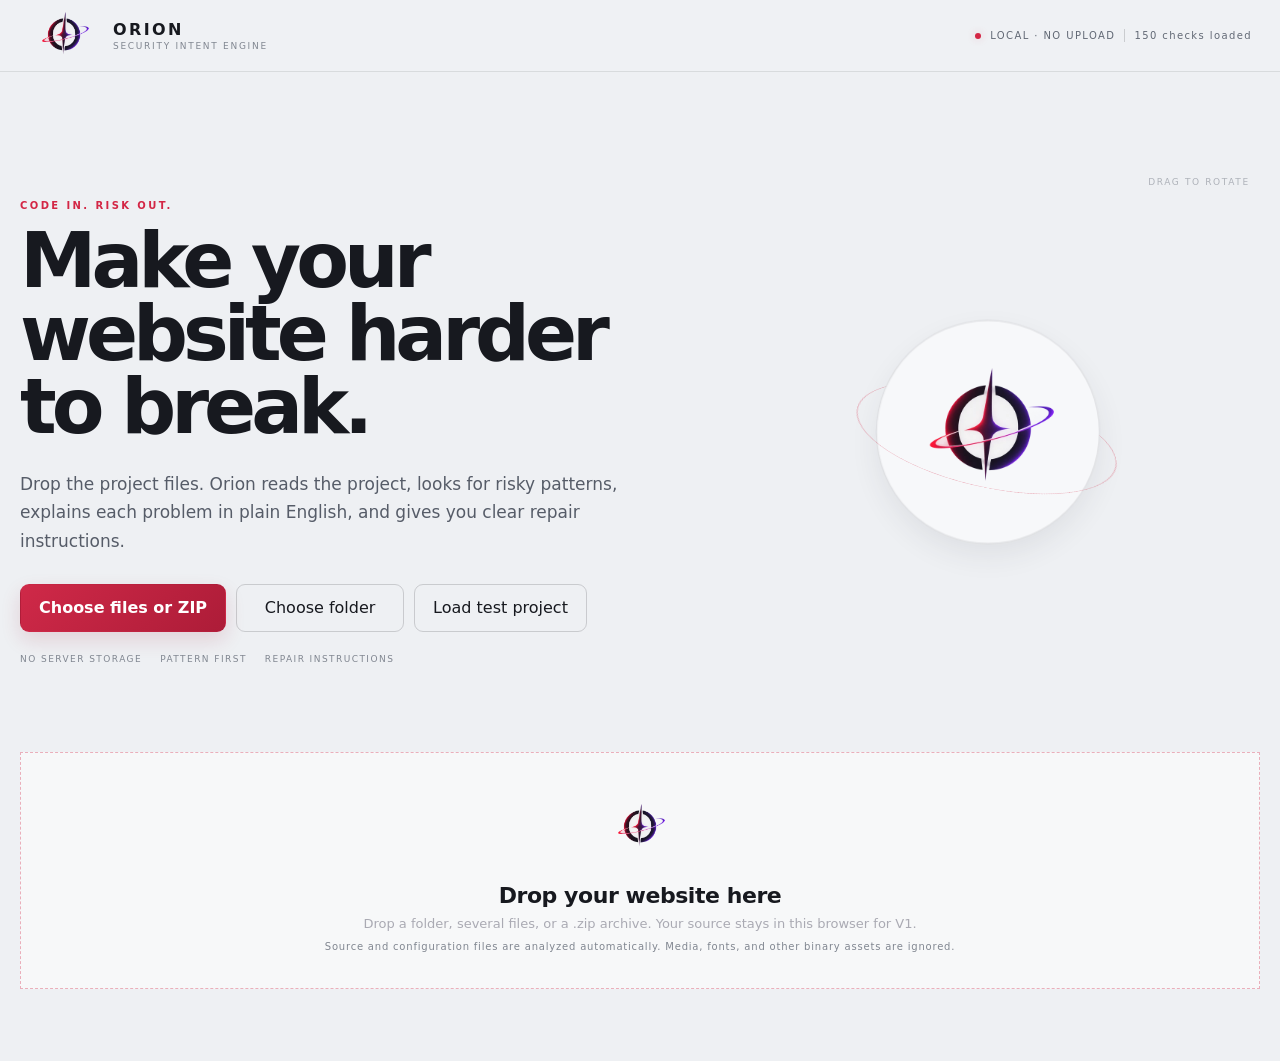
==== index.html @ 51f9767c "Add files via upload" ====
<!doctype html>
<html lang="en">
<head>
  <meta charset="utf-8" />
  <meta name="viewport" content="width=device-width, initial-scale=1" />
  <meta name="description" content="A local-first website security intent engine that finds risky code and compiles repair instructions." />
  <title>ORION — Security Intent Engine</title>
  <link rel="icon" href="orion-favicon-64.png?v=3" type="image/png" sizes="64x64" />
  <link rel="icon" href="orion-favicon-256.png?v=3" type="image/png" sizes="256x256" />
  <link rel="apple-touch-icon" href="orion-favicon-180.png?v=3" sizes="180x180" />
  <meta name="theme-color" content="#f0f1f4" />
  <link rel="shortcut icon" href="orion-favicon-32.png?v=3" type="image/png" />
  <link rel="stylesheet" href="styles.css" />
</head>
<body>
  <div class="bg-grid" aria-hidden="true"></div>
  <div class="noise" aria-hidden="true"></div>

  <header class="topbar">
    <div class="brand" aria-label="ORION Security Intent Engine">
      <div class="brand-mark" id="brandMark" aria-hidden="true"><img src="orion-icon.webp" alt="" /></div>
      <div>
        <div class="brand-name">ORION</div>
        <div class="brand-sub">SECURITY INTENT ENGINE</div>
      </div>
    </div>
    <div class="top-status">
      <span class="status-dot"></span>
      <span>LOCAL · NO UPLOAD</span>
      <span class="status-divider"></span>
      <span id="engineCount">0 rules loaded</span>
    </div>
  </header>

  <main class="shell">
    <section class="hero" id="hero">
      <div class="hero-copy">
        <p class="eyebrow">CODE IN. RISK OUT.</p>
        <h1>Make your website harder to break.</h1>
        <p class="lede">Drop the project files. Orion reads the project, looks for risky patterns, explains each problem in plain English, and gives you clear repair instructions.</p>
        <div class="hero-actions">
          <button class="btn btn-primary" id="chooseBtn">Choose files or ZIP</button>
          <button class="btn btn-ghost" id="folderBtn">Choose folder</button>
          <button class="btn btn-ghost" id="demoBtn">Load test project</button>
          <input id="fileInput" type="file" hidden multiple />
          <input id="folderInput" type="file" hidden multiple webkitdirectory directory />
        </div>
        <div class="trust-row">
          <span>NO SERVER STORAGE</span>
          <span>PATTERN FIRST</span>
          <span>REPAIR INSTRUCTIONS</span>
        </div>
      </div>

      <div class="scene-wrap" id="sceneWrap" aria-label="Interactive 3D security core">
        <div class="scene-hint">DRAG TO ROTATE</div>
        <div class="scene">
          <div class="core" id="core" aria-hidden="true">
            <div class="core-plate">
              <span class="core-glow core-glow-red"></span>
              <img class="core-emblem" src="orion-icon.webp" alt="" />
              <span class="core-glow core-glow-purple"></span>
            </div>
            <div class="core-edge"></div>
          </div>
          <div class="orbit orbit-a"></div>
          <div class="orbit orbit-b"></div>
          <div class="orbit orbit-c"></div>
          <div class="particle p1"></div><div class="particle p2"></div><div class="particle p3"></div><div class="particle p4"></div>
        </div>
      </div>
    </section>

    <section class="drop-zone" id="dropZone" tabindex="0" aria-label="Drop website files here">
      <div class="drop-icon" aria-hidden="true"><img src="orion-icon.webp" alt="" /></div>
      <div class="drop-title">Drop your website here</div>
      <div class="drop-meta">Drop a folder, several files, or a .zip archive. Your source stays in this browser for V1.</div>
      <div class="drop-sub">Source and configuration files are analyzed automatically. Media, fonts, and other binary assets are ignored.</div>
    </section>

    <section class="scan-panel hidden" id="scanPanel">
      <div class="panel-head">
        <div>
          <p class="eyebrow">SECURITY CHECK</p>
          <h2 id="projectName">Untitled project</h2>
        </div>
        <div class="scan-state" id="scanState">READY</div>
      </div>

      <div class="telemetry-grid">
        <div class="metric-card"><span>Files</span><strong id="metricFiles">0</strong><small id="metricFilesHint">source files</small></div>
        <div class="metric-card"><span>Checks</span><strong id="metricRules">0</strong><small>security checks</small></div>
        <div class="metric-card"><span>Problems</span><strong id="metricFindings">0</strong><small id="metricFindingsHint">waiting</small></div>
        <div class="metric-card"><span>Security score</span><strong id="metricScore">—</strong><small>higher is better</small></div>
      </div>

      <section class="plain-summary" id="plainSummary" aria-live="polite">
        <div class="plain-summary-mark" aria-hidden="true"></div>
        <div>
          <div class="plain-summary-kicker">AT A GLANCE</div>
          <div class="plain-summary-title" id="plainSummaryTitle">Orion is ready.</div>
          <div class="plain-summary-copy" id="plainSummaryCopy">We will explain every problem in normal language and show where it came from.</div>
        </div>
      </section>

      <div class="scan-progress-wrap">
        <div class="progress-label"><span id="progressText">Ready to scan</span><span id="progressPct">0%</span></div>
        <div class="progress-track"><div class="progress-fill" id="progressFill"></div></div>
      </div>

      <section class="findings-section">
        <div class="section-head">
          <div>
            <p class="eyebrow">WHAT ORION FOUND</p>
            <h3>Problems, explained like a human.</h3>
            <p>Each item tells you what is wrong, why it matters, and what should change. No security vocabulary required.</p>
          </div>
          <button class="text-btn hidden" id="copySummaryBtn">Copy summary</button>
        </div>
        <div class="filters" id="filters">
          <button class="filter active" data-filter="all">All</button>
          <button class="filter" data-filter="critical">Urgent</button>
          <button class="filter" data-filter="high">Important</button>
          <button class="filter" data-filter="medium">Fix</button>
          <button class="filter" data-filter="low">Check</button>
          <button class="filter" data-filter="advisory">Review</button>
        </div>
        <div class="finding-list" id="findingList">
          <div class="empty-state"><span class="empty-line"></span><span>No scan yet.</span></div>
        </div>
        <div class="finding-overflow hidden" id="findingOverflow">
          <button class="see-all-btn" id="seeAllBtn" type="button">See all findings</button>
        </div>
      </section>

      <section class="prompt-card hidden" id="promptCard">
        <div class="card-head">
          <div><h3>Repair instructions</h3><p>Optional: Orion can write the exact instructions for Claude, Kimi, or another coding agent. You do not need to understand the security terms first.</p></div>
          <div class="prompt-actions">
            <button class="text-btn" id="copyPromptBtn" disabled>Copy prompt</button>
            <button class="btn btn-primary btn-small" id="downloadPromptBtn" disabled>Save instructions</button>
          </div>
        </div>
        <div id="promptOutput" class="prompt-output" role="textbox" aria-readonly="true" tabindex="0" aria-label="Generated repair instructions">Orion will generate the repair instructions after the analysis is completely finished.</div>
      </section>

      <div class="footer-actions">
        <div class="footer-links" aria-label="Site information">
          <a href="privacy.html">Privacy</a>
          <a href="terms.html">Terms</a>
          <a href="mailto:dewifystores@gmail.com">Support</a>
        </div>
        <div class="footer-actions-buttons">
          <button class="btn btn-ghost" id="downloadReportBtn" disabled>Save security report</button>
          <button class="btn btn-ghost" id="resetBtn">Start another scan</button>
        </div>
      </div>
    </section>
  </main>

  <div class="toast" id="toast" role="status" aria-live="polite"></div>
  <script src="knowledge.js"></script>
  <script src="engine.js"></script>
  <script src="app.js"></script>
</body>
</html>
---- styles.css ----
:root {
  --bg: #e9ebef;
  --panel: rgba(247,248,250,.88);
  --panel-2: rgba(241,243,246,.94);
  --line: rgba(18,20,26,.10);
  --line-strong: rgba(18,20,26,.17);
  --text: #161922;
  --muted: #5e6470;
  --muted-2: #7c818c;
  --violet: #7153d6;
  --violet-2: #5637bd;
  --danger: #d93852;
  --warn: #b87515;
  --ok: #2d8a62;
}
* { box-sizing: border-box; }
html { scroll-behavior: smooth; }
body { margin: 0; min-height: 100vh; background: radial-gradient(circle at 74% 8%, rgba(115,83,214,.11), transparent 25%), radial-gradient(circle at 12% 22%, rgba(217,56,82,.07), transparent 24%), var(--bg); color: var(--text); font-family: Inter, ui-sans-serif, system-ui, -apple-system, BlinkMacSystemFont, "Segoe UI", sans-serif; overflow-x: hidden; }
button, input { font: inherit; }
button { cursor: pointer; }
.hidden { display:none !important; }
.bg-grid { position: fixed; inset: 0; pointer-events: none; opacity: .30; background-image: linear-gradient(rgba(255,255,255,.025) 1px, transparent 1px), linear-gradient(90deg, rgba(255,255,255,.025) 1px, transparent 1px); background-size: 42px 42px; mask-image: linear-gradient(to bottom, black 0%, transparent 85%); }
.noise { position: fixed; inset:0; pointer-events:none; opacity:.035; background-image:url("data:image/svg+xml,%3Csvg xmlns='http://www.w3.org/2000/svg' width='120' height='120'%3E%3Cfilter id='n'%3E%3CfeTurbulence type='fractalNoise' baseFrequency='.85' numOctaves='2' stitchTiles='stitch'/%3E%3C/filter%3E%3Crect width='100%25' height='100%25' filter='url(%23n)' opacity='.18'/%3E%3C/svg%3E"); }
.topbar { position: sticky; top:0; z-index:50; height:72px; padding:0 28px; display:flex; align-items:center; justify-content:space-between; border-bottom:1px solid var(--line); background:rgba(235,237,241,.88); backdrop-filter: none; }
.brand { display:flex; align-items:center; gap:11px; }
.brand-mark { width:34px; height:34px; display:grid; grid-template-columns:1fr 1fr; gap:3px; transform:rotate(-9deg); }
.brand-mark span { display:block; background:linear-gradient(140deg,#fff,rgba(166,124,255,.28)); border:1px solid rgba(255,255,255,.16); box-shadow:0 0 12px rgba(166,124,255,.12); }
.brand-name { font-weight:800; letter-spacing:.12em; font-size:15px; }
.brand-sub { font-size:9px; letter-spacing:.19em; color:var(--muted-2); margin-top:2px; }
.top-status { font-size:10px; letter-spacing:.14em; color:var(--muted); display:flex; align-items:center; gap:9px; }
.status-dot { width:6px; height:6px; border-radius:50%; background:var(--ok); box-shadow:0 0 12px rgba(126,240,181,.7); }
.status-divider { width:1px; height:13px; background:var(--line-strong); }
.shell { width:min(1300px, calc(100% - 40px)); margin:0 auto; padding:40px 0 72px; }
.hero { min-height:640px; display:grid; grid-template-columns:1.1fr .9fr; align-items:center; gap:34px; }
.eyebrow { color:var(--violet); font-size:10px; letter-spacing:.24em; font-weight:800; margin:0 0 14px; }
h1 { font-size:clamp(48px,6vw,86px); line-height:.95; letter-spacing:-.065em; max-width:760px; margin:0; }
.lede { max-width:660px; color:#565c68; font-size:17px; line-height:1.7; margin:26px 0 28px; }
.hero-actions { display:flex; gap:10px; flex-wrap:wrap; }
.btn { border:1px solid var(--line-strong); background:rgba(255,255,255,.03); color:var(--text); height:46px; padding:0 18px; transition:transform .18s ease, background .18s ease, border-color .18s ease; }
.btn:hover { transform:translateY(-2px); background:rgba(255,255,255,.06); border-color:rgba(255,255,255,.24); }
.btn-primary { background:linear-gradient(135deg, #d7cbff, #9d74ff); color:#101014; border-color:transparent; box-shadow:0 12px 28px rgba(116,64,255,.20); font-weight:800; }
.btn-primary:hover { background:linear-gradient(135deg, #eee9ff, #ad8cff); }
.btn-ghost { background:transparent; }
.btn-small { height:40px; padding:0 14px; }
.text-btn { border:0; background:transparent; color:var(--violet); padding:0; font-size:12px; }
.text-btn:disabled, .btn:disabled { opacity:.42; cursor:not-allowed; transform:none; }
.trust-row { display:flex; flex-wrap:wrap; gap:18px; margin-top:22px; color:var(--muted-2); font-size:9px; letter-spacing:.16em; }
.scene-wrap { position:relative; height:560px; display:grid; place-items:center; perspective:1200px; user-select:none; }
.scene { width:360px; height:360px; position:relative; transform-style:preserve-3d; transition:transform .12s ease-out; }
.core { width:160px; height:160px; position:absolute; top:100px; left:100px; transform-style:preserve-3d; transform:rotateX(-22deg) rotateY(32deg) rotateZ(8deg); animation:float 6s ease-in-out infinite; }
.core-face { position:absolute; inset:0; display:grid; place-items:center; border:1px solid rgba(255,255,255,.16); background:linear-gradient(135deg, rgba(255,255,255,.09), rgba(113,59,255,.18)); box-shadow: inset 0 0 35px rgba(255,255,255,.05), 0 0 55px rgba(111,60,255,.13); font-size:42px; font-weight:800; letter-spacing:.08em; color:#eeeaff; backface-visibility:hidden; }
.core-face.front { transform:translateZ(80px); } .core-face.back { transform:rotateY(180deg) translateZ(80px); } .core-face.right { transform:rotateY(90deg) translateZ(80px); } .core-face.left { transform:rotateY(-90deg) translateZ(80px); } .core-face.top { transform:rotateX(90deg) translateZ(80px); } .core-face.bottom { transform:rotateX(-90deg) translateZ(80px); }
.orbit { position:absolute; inset:55px; border:1px solid rgba(166,124,255,.26); border-radius:50%; transform-style:preserve-3d; }
.orbit-a { transform:rotateX(68deg) rotateY(12deg); animation:spin 12s linear infinite; } .orbit-b { inset:35px 72px; transform:rotateY(72deg) rotateX(12deg); animation:spinReverse 15s linear infinite; } .orbit-c { inset:85px 22px; transform:rotateZ(78deg) rotateX(28deg); animation:spin 18s linear infinite; }
.particle { position:absolute; width:6px; height:6px; border-radius:50%; background:#e8deff; box-shadow:0 0 16px rgba(176,137,255,.8); }
.p1 { top:54px; left:230px; } .p2 { top:256px; left:58px; } .p3 { bottom:48px; right:68px; } .p4 { top:112px; right:24px; }
.scene-hint { position:absolute; top:5px; right:10px; color:var(--muted-2); font-size:9px; letter-spacing:.18em; }
@keyframes float { 0%,100% { transform:rotateX(-22deg) rotateY(32deg) rotateZ(8deg) translateY(0); } 50% { transform:rotateX(-22deg) rotateY(32deg) rotateZ(8deg) translateY(-18px); } } @keyframes spin { to { transform:rotateX(68deg) rotateY(12deg) rotateZ(360deg); } } @keyframes spinReverse { to { transform:rotateY(72deg) rotateX(12deg) rotateZ(-360deg); } }
.drop-zone { min-height:230px; border:1px dashed rgba(166,124,255,.42); background:linear-gradient(180deg, rgba(166,124,255,.035), rgba(255,255,255,.012)); display:grid; place-items:center; align-content:center; text-align:center; padding:36px; position:relative; overflow:hidden; transition:border-color .18s ease, background .18s ease, transform .18s ease; }
.drop-zone::before { content:""; position:absolute; inset:-1px; background:linear-gradient(90deg, transparent, rgba(166,124,255,.09), transparent); transform:translateX(-100%); }
.drop-zone:hover::before, .drop-zone.dragging::before { animation:sweep 1.2s ease; }
.drop-zone.dragging { border-color:rgba(214,203,255,.9); background:rgba(166,124,255,.07); transform:translateY(-2px); }
@keyframes sweep { to { transform:translateX(100%); } }
.drop-icon { width:48px; height:48px; border:1px solid rgba(255,255,255,.14); display:grid; place-items:center; color:var(--violet); font-size:24px; margin-bottom:14px; }
.drop-title { font-size:22px; font-weight:800; letter-spacing:-.02em; } .drop-meta { color:#aaaab3; margin-top:8px; font-size:13px; } .drop-sub { color:var(--muted-2); font-size:10px; margin-top:10px; letter-spacing:.08em; }
.scan-panel { margin-top:22px; border:1px solid var(--line); background:var(--panel); box-shadow:0 24px 80px rgba(0,0,0,.25); }
.panel-head { display:flex; align-items:flex-start; justify-content:space-between; padding:24px 24px 18px; border-bottom:1px solid var(--line); } .panel-head h2 { margin:0; font-size:24px; letter-spacing:-.03em; }
.scan-state { padding:7px 10px; border:1px solid var(--line-strong); font-size:9px; letter-spacing:.18em; color:var(--muted); }
.telemetry-grid { display:grid; grid-template-columns:repeat(4,1fr); border-bottom:1px solid var(--line); } .metric-card { padding:18px 20px; border-right:1px solid var(--line); } .metric-card:last-child { border-right:0; } .metric-card span { display:block; font-size:10px; letter-spacing:.12em; color:var(--muted-2); text-transform:uppercase; } .metric-card strong { display:block; font-size:30px; margin:6px 0 3px; letter-spacing:-.04em; } .metric-card small { color:var(--muted); font-size:10px; }
.plain-summary { margin:18px 24px 0; padding:18px 20px; border:1px solid rgba(166,124,255,.22); background:linear-gradient(90deg, rgba(166,124,255,.07), rgba(255,255,255,.018)); display:flex; gap:14px; align-items:flex-start; box-shadow:inset 0 1px 0 rgba(255,255,255,.035); }
.plain-summary-mark { width:10px; height:10px; margin-top:5px; border:1px solid rgba(220,209,255,.9); box-shadow:0 0 18px rgba(166,124,255,.55); flex:0 0 auto; }
.plain-summary-kicker { color:var(--muted-2); font-size:9px; letter-spacing:.17em; margin-bottom:5px; }
.plain-summary-title { font-size:15px; font-weight:800; letter-spacing:-.01em; }
.plain-summary-copy { color:var(--muted); font-size:12px; line-height:1.6; margin-top:4px; max-width:920px; }
.scan-progress-wrap { padding:18px 24px 0; } .progress-label { display:flex; justify-content:space-between; font-size:10px; color:var(--muted); margin-bottom:8px; } .progress-track { height:5px; background:#16161c; overflow:hidden; } .progress-fill { width:0%; height:100%; background:linear-gradient(90deg,#8060ff,#dbceff); box-shadow:0 0 18px rgba(166,124,255,.45); transition:width .16s ease; }
.workspace-grid { display:grid; grid-template-columns:1.2fr .8fr; gap:16px; padding:24px; }
.findings-card, .detail-card, .prompt-card { border:1px solid var(--line); background:var(--panel-2); }
.card-head { min-height:62px; display:flex; align-items:center; justify-content:space-between; gap:12px; padding:15px 18px; border-bottom:1px solid var(--line); } .card-head h3 { margin:0; font-size:14px; } .card-head p { margin:4px 0 0; color:var(--muted); font-size:11px; line-height:1.5; max-width:700px; }
.filters { display:flex; gap:6px; padding:10px 12px; border-bottom:1px solid var(--line); } .filter { border:1px solid var(--line); background:transparent; color:var(--muted); padding:6px 9px; font-size:10px; } .filter.active { border-color:rgba(166,124,255,.45); color:#e5ddff; background:rgba(166,124,255,.08); }
.finding-list { max-height:560px; overflow:auto; } .finding-row { display:grid; grid-template-columns:7px 1fr auto; gap:12px; padding:14px 16px; border-bottom:1px solid rgba(255,255,255,.055); transition:background .14s ease; } .finding-row:hover, .finding-row.selected { background:rgba(166,124,255,.055); } .sev-bar { width:7px; min-height:44px; background:#666; } .sev-bar.critical { background:#ff3659; } .sev-bar.high { background:#ff6a7e; } .sev-bar.medium { background:#ffbe66; } .sev-bar.low { background:#74d6ff; } .finding-title { margin:0; font-size:12px; font-weight:750; } .finding-meta { margin-top:4px; color:var(--muted); font-size:10px; } .finding-meta code { color:#bfb5ff; } .pill { border:1px solid var(--line-strong); padding:5px 7px; font-size:9px; letter-spacing:.12em; color:var(--muted); } .pill.critical { color:#ff95a6; border-color:rgba(255,53,89,.3); } .pill.high { color:#ffacb8; border-color:rgba(255,106,126,.3); } .pill.medium { color:#ffd49f; border-color:rgba(255,190,102,.3); } .pill.low { color:#9cdef7; border-color:rgba(116,214,255,.3); }
.detail-content { padding:18px; } .location-chip { display:inline-block; padding:7px 9px; border:1px solid var(--line); background:#0c0c10; color:#bdb8ca; font:10px ui-monospace, SFMono-Regular, Menlo, Consolas, monospace; word-break:break-all; }
.technical-details { margin-top:18px; border-top:1px solid var(--line); padding-top:12px; }
.technical-details summary { cursor:pointer; color:var(--muted); font-size:10px; letter-spacing:.08em; }
.technical-body { margin-top:12px; color:#565c68; font-size:10px; line-height:1.7; }
.technical-body code { color:#c8bcff; }
.technical-body > div + div { margin-top:4px; }
.technical-label { margin-top:12px; color:var(--muted-2); font-size:9px; letter-spacing:.12em; text-transform:uppercase; }
 .detail-section + .detail-section { margin-top:18px; } .detail-label { font-size:9px; letter-spacing:.14em; color:var(--muted-2); text-transform:uppercase; margin-bottom:6px; } .detail-value { font-size:12px; line-height:1.65; color:#d7d7de; } .evidence { margin:0; padding:13px; background:#e2e5ea; border:1px solid var(--line); overflow:auto; font:11px/1.6 ui-monospace, SFMono-Regular, Menlo, Consolas, monospace; color:#343a45; white-space:pre-wrap; }
.prompt-card { margin:0 24px 24px; } .prompt-actions { display:flex; gap:12px; align-items:center; } .prompt-output { margin:0; min-height:340px; max-height:540px; overflow:auto; padding:18px; font:11px/1.65 ui-monospace, SFMono-Regular, Menlo, Consolas, monospace; color:#2f3440; background:#e4e7eb; white-space:pre-wrap; }
.footer-actions { display:flex; justify-content:flex-end; gap:8px; padding:0 24px 24px; }
.empty-state { min-height:180px; display:grid; place-items:center; align-content:center; color:var(--muted-2); font-size:11px; gap:8px; padding:24px; text-align:center; } .empty-line { width:46px; height:1px; background:var(--line-strong); } .detail-empty { min-height:350px; }
.toast { position:fixed; left:50%; bottom:22px; transform:translate(-50%,20px); padding:10px 13px; background:#f6f7f9; border:1px solid var(--line-strong); color:#171b24; font-size:11px; opacity:0; pointer-events:none; transition:all .2s ease; z-index:100; } .toast.show { opacity:1; transform:translate(-50%,0); }
@media (max-width: 900px) { .hero { grid-template-columns:1fr; min-height:auto; padding-bottom:40px; } .scene-wrap { height:400px; } .telemetry-grid { grid-template-columns:1fr 1fr; } .metric-card:nth-child(2) { border-right:0; } .metric-card { border-bottom:1px solid var(--line); } .workspace-grid { grid-template-columns:1fr; } }
@media (max-width: 620px) { .topbar { padding:0 14px; } .top-status { display:none; } .shell { width:min(100% - 24px, 1300px); padding-top:24px; } h1 { font-size:48px; } .scene { transform:scale(.84); } .workspace-grid { padding:14px; } .prompt-card { margin:0 14px 14px; } .plain-summary { margin:14px 14px 0; padding:15px; } .plain-summary { margin:18px 24px 0; padding:18px 20px; border:1px solid rgba(166,124,255,.22); background:linear-gradient(90deg, rgba(166,124,255,.07), rgba(255,255,255,.018)); display:flex; gap:14px; align-items:flex-start; box-shadow:inset 0 1px 0 rgba(255,255,255,.035); }
.plain-summary-mark { width:10px; height:10px; margin-top:5px; border:1px solid rgba(220,209,255,.9); box-shadow:0 0 18px rgba(166,124,255,.55); flex:0 0 auto; }
.plain-summary-kicker { color:var(--muted-2); font-size:9px; letter-spacing:.17em; margin-bottom:5px; }
.plain-summary-title { font-size:15px; font-weight:800; letter-spacing:-.01em; }
.plain-summary-copy { color:var(--muted); font-size:12px; line-height:1.6; margin-top:4px; max-width:920px; }
.scan-progress-wrap { padding-left:14px; padding-right:14px; } .panel-head { padding-left:14px; padding-right:14px; } .telemetry-grid { grid-template-columns:1fr 1fr; } .metric-card { padding:14px; } .filters { overflow:auto; } .filter { white-space:nowrap; } .footer-actions { padding:0 14px 14px; } }

@media (prefers-reduced-motion: reduce) { .core, .orbit-a, .orbit-b, .orbit-c, .drop-zone:hover::before, .drop-zone.dragging::before { animation: none !important; } .btn, .drop-zone, .toast, .progress-fill { transition: none !important; } html { scroll-behavior: auto; } }

/* Orion clean-reading findings: no card-per-problem boxes. */
.findings-section { padding: 24px; border-top: 1px solid var(--line); }
.section-head { display:flex; align-items:flex-end; justify-content:space-between; gap:18px; padding-bottom:16px; }
.section-head h3 { margin:0; font-size:24px; letter-spacing:-.035em; font-weight:800; }
.section-head p:not(.eyebrow) { margin:7px 0 0; color:var(--muted); font-size:12px; line-height:1.6; max-width:760px; }
.filters { display:flex; gap:18px; padding:0 0 15px; border-bottom:1px solid var(--line); }
.filter { border:0; border-bottom:1px solid transparent; background:transparent; color:var(--muted-2); padding:4px 0 8px; font-size:10px; letter-spacing:.1em; text-transform:uppercase; }
.filter:hover { color:var(--text); }
.filter.active { color:#e7ddff; border-bottom-color:var(--violet); background:transparent; }
.finding-list { max-height:none; overflow:visible; }
.finding-item { display:grid; grid-template-columns:44px minmax(0,1fr); gap:18px; padding:24px 2px; border-bottom:1px solid rgba(255,255,255,.07); }
.finding-item:last-child { border-bottom:0; }
.finding-number { color:var(--muted-2); font:11px/1 ui-monospace, SFMono-Regular, Menlo, Consolas, monospace; padding-top:6px; letter-spacing:.1em; }
.finding-body { min-width:0; }
.finding-head { display:flex; align-items:flex-start; justify-content:space-between; gap:16px; }
.finding-head h4 { margin:0; max-width:900px; font-size:15px; line-height:1.5; font-weight:750; letter-spacing:-.012em; }
.finding-severity { flex:0 0 auto; font-size:9px; letter-spacing:.13em; text-transform:uppercase; padding-top:4px; }
.finding-severity.critical { color:#ff7d91; } .finding-severity.high { color:#ff9aab; } .finding-severity.medium { color:#ffd18f; } .finding-severity.low { color:#8edcf9; }
.finding-copy { margin:8px 0 0; max-width:900px; color:#555b67; font-size:12px; line-height:1.75; }
.finding-where { margin:9px 0 0; color:var(--muted-2); font-size:10px; line-height:1.6; }
.finding-where code { color:#bdb3e9; font-family:ui-monospace, SFMono-Regular, Menlo, Consolas, monospace; }
.finding-fix { margin:11px 0 0; max-width:940px; color:#252a34; font-size:12px; line-height:1.7; }
.finding-fix strong { color:#151820; }
.finding-technical { margin-top:14px; max-width:980px; }
.finding-technical summary { cursor:pointer; width:max-content; color:var(--muted-2); font-size:10px; letter-spacing:.08em; }
.finding-technical summary:hover { color:var(--text); }
.technical-inline { margin-top:11px; padding-left:0; color:var(--muted); font-size:10px; line-height:1.8; }
.technical-inline div strong { color:#bdb9c6; font-weight:650; }
.technical-inline pre { margin:10px 0 0; padding:12px 0; border-top:1px solid var(--line); overflow:auto; white-space:pre-wrap; font:10px/1.65 ui-monospace, SFMono-Regular, Menlo, Consolas, monospace; color:#aaaab5; }
.workspace-grid, .findings-card, .detail-card { display:contents; }
.scan-panel { background:rgba(9,9,13,.9); }
.plain-summary { border:0; border-top:1px solid var(--line); border-bottom:1px solid var(--line); margin:18px 0 0; padding:20px 24px; background:transparent; box-shadow:none; }
.plain-summary-mark { width:7px; height:7px; margin-top:7px; }
.prompt-card { border-left:0; border-right:0; background:transparent; }
.prompt-output { border-top:1px solid var(--line); background:transparent; }
.location-chip, .pill { border:0; background:transparent; padding:0; }

@media (max-width: 620px) {
  .findings-section { padding:18px 14px; }
  .section-head { align-items:flex-start; }
  .section-head h3 { font-size:20px; }
  .filters { gap:14px; overflow:auto; }
  .finding-item { grid-template-columns:28px minmax(0,1fr); gap:12px; padding:20px 0; }
  .finding-head { display:block; }
  .finding-severity { display:block; margin-top:8px; }
  .plain-summary { margin:18px 14px 0; padding:18px 0; }
}

/* Orion identity + quiet 3D glints */
.brand-mark { width:36px; height:36px; display:block; transform:none; }
.brand-mark img { width:100%; height:100%; display:block; filter:drop-shadow(0 5px 16px rgba(113,83,214,.16)); }
.core-face { background:linear-gradient(135deg, rgba(255,255,255,.92), rgba(113,83,214,.16) 52%, rgba(217,56,82,.10)); border-color:rgba(18,20,26,.14); box-shadow:inset 0 0 28px rgba(255,255,255,.72), 0 24px 54px rgba(68,58,106,.14), 0 0 42px rgba(113,83,214,.13); color:#232733; }
.orbit { border-color:rgba(113,83,214,.32); box-shadow:0 0 18px rgba(217,56,82,.07); }
.particle { background:#6e57d2; box-shadow:0 0 14px rgba(113,83,214,.35); }
.finding-repeat { margin-left:6px; color:var(--muted-2); }
.finding-severity.advisory { color:#7b6a35; }
.plain-summary-mark { border-color:rgba(217,56,82,.7); box-shadow:0 0 16px rgba(217,56,82,.22), 0 0 28px rgba(113,83,214,.18); }
.progress-track { background:#d7dae0; }
.progress-fill { background:linear-gradient(90deg,#d93852,#7153d6); box-shadow:0 0 16px rgba(113,83,214,.25); }
.btn-primary { background:linear-gradient(135deg,#ffffff,#d9d4f4); color:#1a1d25; border-color:rgba(113,83,214,.18); box-shadow:0 14px 28px rgba(74,62,125,.13), 0 0 22px rgba(217,56,82,.06); }
.btn-primary:hover { background:linear-gradient(135deg,#ffffff,#e4e0fb); }
.drop-zone { border-color:rgba(113,83,214,.42); background:linear-gradient(180deg,rgba(113,83,214,.055),rgba(255,255,255,.38)); }
.scan-panel { background:rgba(246,247,249,.90); box-shadow:0 24px 80px rgba(54,58,72,.13); }
.top-status { color:#626975; }
.status-dot { background:var(--ok); box-shadow:0 0 10px rgba(45,138,98,.30); }

.folder-btn { color:#5f6370; }

/* Orion interaction hardening: keep controls crisp and stable across browsers. */
button,
input[type="button"],
input[type="submit"] { -webkit-appearance:none; appearance:none; }
.btn {
  display:inline-flex;
  align-items:center;
  justify-content:center;
  gap:8px;
  white-space:nowrap;
  min-width:0;
  line-height:1;
  border-radius:9px;
  flex:0 1 auto;
}
.btn-primary,
.btn-ghost { min-height:46px; }
.btn-small { min-height:40px; }
.hero-actions { align-items:center; }
.prompt-actions { flex-wrap:wrap; justify-content:flex-end; }
.filter { flex:0 0 auto; }
.drop-zone { cursor:pointer; }
.drop-icon { position:relative; overflow:hidden; }
.drop-icon img { width:26px; height:26px; display:block; filter:drop-shadow(0 0 12px rgba(113,83,214,.25)); }
.drop-zone:focus-visible { outline:2px solid rgba(113,83,214,.45); outline-offset:4px; }
.btn:focus-visible,
.text-btn:focus-visible,
.filter:focus-visible { outline:2px solid rgba(113,83,214,.45); outline-offset:3px; }
@media (max-width:720px) {
  .hero-actions { display:grid; grid-template-columns:1fr; }
  .hero-actions .btn { width:100%; }
  .prompt-actions { width:100%; justify-content:flex-start; }
  .prompt-actions .btn,
  .prompt-actions .text-btn { width:auto; }
}
@media (max-width:460px) {
  .topbar { height:64px; }
  .brand-mark { width:32px; height:32px; }
  .brand-sub { font-size:8px; }
  h1 { font-size:42px; }
  .lede { font-size:15px; }
  .scan-panel { overflow:hidden; }
  .panel-head { gap:12px; }
  .scan-state { flex:0 0 auto; }
  .metric-card strong { font-size:26px; }
}


/* Orion repair brief: modern document/editor presentation, not terminal UI. */
.prompt-card {
  position:relative;
  margin:26px 0 0;
  padding:0;
  border-top:1px solid rgba(42,45,55,.11);
  background:linear-gradient(180deg, rgba(255,255,255,.88), rgba(247,248,250,.76));
  overflow:hidden;
}
.prompt-card::before {
  content:"";
  position:absolute;
  left:0; right:0; top:0; height:1px;
  background:linear-gradient(90deg, transparent 0%, rgba(217,56,82,.28) 35%, rgba(113,83,214,.34) 65%, transparent 100%);
}
.prompt-card .card-head {
  display:flex;
  align-items:flex-end;
  justify-content:space-between;
  gap:24px;
  padding:26px 24px 20px;
}
.prompt-card .card-head h3 { margin:0; font-size:18px; letter-spacing:-.02em; }
.prompt-card .card-head p { margin:7px 0 0; color:#6f7480; font-size:11px; line-height:1.6; max-width:720px; }
.prompt-actions { gap:9px; }
.prompt-output {
  margin:0 24px 24px;
  min-height:260px;
  max-height:520px;
  overflow:auto;
  padding:22px 24px;
  border:1px solid rgba(42,45,55,.11);
  border-radius:14px;
  background:#fbfcfd;
  color:#2b3039;
  box-shadow:inset 0 1px 0 rgba(255,255,255,.92), 0 18px 45px rgba(46,50,61,.07);
  font-family:Inter, ui-sans-serif, system-ui, -apple-system, BlinkMacSystemFont, "Segoe UI", sans-serif;
  font-size:13px;
  line-height:1.78;
  letter-spacing:.002em;
  white-space:pre-wrap;
  overflow-wrap:anywhere;
  tab-size:2;
}
.prompt-output:focus-visible { outline:2px solid rgba(113,83,214,.28); outline-offset:3px; }
@media (max-width:720px) {
  .prompt-card .card-head { align-items:flex-start; flex-direction:column; padding:22px 16px 16px; gap:14px; }
  .prompt-actions { width:100%; }
  .prompt-output { margin:0 16px 16px; padding:18px; min-height:220px; }
}


.prompt-kicker {
  display:flex;
  align-items:center;
  gap:7px;
  margin-bottom:8px;
  color:#7b7f88;
  font-size:8px;
  font-weight:750;
  letter-spacing:.16em;
}
.prompt-orbit-dot {
  width:6px; height:6px; border-radius:50%;
  background:linear-gradient(135deg,#d93852,#7153d6);
  box-shadow:0 0 10px rgba(113,83,214,.25);
}
.prompt-doc-title {
  font-size:12px;
  font-weight:800;
  letter-spacing:.10em;
  color:#242832;
  padding-bottom:5px;
}
.prompt-doc-meta {
  color:#777c86;
  font-size:11px;
  line-height:1.6;
  padding-bottom:18px;
  border-bottom:1px solid rgba(42,45,55,.08);
}
.prompt-doc-heading {
  margin:22px 0 9px;
  padding-left:10px;
  border-left:2px solid rgba(113,83,214,.52);
  color:#2c313b;
  font-size:10px;
  font-weight:800;
  letter-spacing:.13em;
  text-transform:uppercase;
}
.prompt-doc-body {
  color:#4e5460;
  font-size:12px;
  line-height:1.82;
  white-space:pre-wrap;
  overflow-wrap:anywhere;
}
.prompt-doc-item {
  margin:16px 0;
  padding:14px 0;
  border-top:1px solid rgba(42,45,55,.08);
}
.prompt-doc-item-head {
  margin-bottom:8px;
  color:#333844;
  font-size:10px;
  font-weight:780;
  letter-spacing:.11em;
}
.prompt-doc-item .prompt-doc-body {
  color:#555b67;
}


/* Orion performance + interactive depth pass */
.noise { display:none !important; }
.brand-mark { width:52px; height:52px; flex:0 0 52px; }
.brand-mark img { width:100%; height:100%; object-fit:contain; filter:drop-shadow(0 7px 18px rgba(113,83,214,.20)); }
.drop-icon { width:66px; height:66px; margin-bottom:16px; border:0; }
.drop-icon img { width:56px; height:56px; filter:drop-shadow(0 7px 20px rgba(113,83,214,.22)); }
.hero-actions .btn { min-width:168px; height:48px; padding-inline:18px; }
.prompt-actions .btn { min-height:42px; }
.scene-wrap { perspective:1300px; touch-action:none; }
.scene { width:420px; height:420px; transform-style:preserve-3d; will-change:transform; contain:layout style paint; transition:transform .08s linear; }
.core { width:250px; height:250px; top:85px; left:85px; transform:none !important; animation:none !important; transform-style:preserve-3d; }
.core-plate { position:absolute; inset:0; display:grid; place-items:center; border-radius:50%; transform:translateZ(18px); background:radial-gradient(circle at 35% 28%, rgba(255,255,255,.98), rgba(255,255,255,.78) 46%, rgba(224,226,232,.84)); border:1px solid rgba(35,37,45,.12); box-shadow:inset 0 1px 0 rgba(255,255,255,.98), 0 28px 70px rgba(56,52,78,.14), 0 0 52px rgba(113,83,214,.13); overflow:hidden; }
.core-emblem { width:214px; height:214px; object-fit:contain; display:block; filter:drop-shadow(0 12px 22px rgba(40,33,62,.12)); transform:translateZ(12px); transition:transform .18s ease; }
.core-edge { position:absolute; inset:9px; border:1px solid rgba(113,83,214,.22); border-radius:50%; transform:translateZ(5px); pointer-events:none; box-shadow:inset 0 0 26px rgba(217,56,82,.06), 0 0 32px rgba(113,83,214,.08); }
.core-glow { position:absolute; border-radius:50%; pointer-events:none; mix-blend-mode:multiply; }
.core-glow-red { width:80px; height:80px; left:4px; top:22px; background:rgba(217,56,82,.16); filter:blur(22px); }
.core-glow-purple { width:96px; height:96px; right:-4px; bottom:8px; background:rgba(113,83,214,.18); filter:blur(24px); }
.scene-wrap.is-hovered .core-emblem { transform:translateZ(22px) scale(1.015); }
.scene-wrap.is-dragging .core-emblem { transform:translateZ(28px) scale(1.02); }
.orbit-a,.orbit-b,.orbit-c { animation:none !important; will-change:transform; }
.orbit { opacity:.9; transition:border-color .18s ease, box-shadow .18s ease; }
.scene-wrap.is-hovered .orbit-a { box-shadow:0 0 22px rgba(217,56,82,.10), inset 0 0 18px rgba(217,56,82,.035); }
.scene-wrap.is-hovered .orbit-b,.scene-wrap.is-hovered .orbit-c { box-shadow:0 0 22px rgba(113,83,214,.11); }
.particle { opacity:.7; }
.scene-hint { pointer-events:none; }
.metric-card { background:rgba(255,255,255,.28); }
.scan-panel { content-visibility:auto; contain:layout style paint; }
.finding-item,.plain-summary,.prompt-card { contain:layout paint; }
.progress-fill { will-change:width; }

@media (max-width:900px){
  .brand-mark { width:46px; height:46px; flex-basis:46px; }
  .scene { width:360px; height:360px; }
  .core { width:214px; height:214px; top:73px; left:73px; }
  .core-emblem { width:184px; height:184px; }
}
@media (max-width:620px){
  .brand-mark { width:42px; height:42px; flex-basis:42px; }
  .brand-name { font-size:14px; }
  .scene { width:320px; height:320px; }
  .core { width:188px; height:188px; top:66px; left:66px; }
  .core-emblem { width:160px; height:160px; }
  .hero-actions .btn { min-width:0; width:100%; }
  .drop-icon { width:60px; height:60px; }
  .drop-icon img { width:52px; height:52px; }
}
@media (prefers-reduced-motion: reduce){
  .scene,.core-emblem { transition:none !important; }
  .scene-wrap.is-hovered .core-emblem,.scene-wrap.is-dragging .core-emblem { transform:none; }
}


/* Orion performance v3 — crisp 3D, restrained paint, stronger red identity */
:root{
  --bg:#eef0f3;
  --panel:rgba(250,251,252,.94);
  --panel-2:rgba(244,246,248,.98);
  --text:#17191f;
  --muted:#626873;
  --muted-2:#808690;
  --orion-red:#d32645;
  --orion-red-deep:#9f1731;
  --orion-purple:#6743d0;
  --orion-purple-soft:#8969e8;
}
body{
  background:linear-gradient(180deg,#f0f2f5 0%,#e9ebef 100%);
}
.bg-grid{opacity:.12;background-size:56px 56px;mask-image:linear-gradient(to bottom,black 0%,transparent 62%)}
.topbar{background:rgba(239,241,244,.96);}
.brand{gap:13px}
.brand-mark{width:72px;height:72px;flex:0 0 72px;}
.brand-mark img{width:100%;height:100%;object-fit:contain;filter:none}
.brand-name{letter-spacing:.15em;font-size:16px}
.eyebrow{color:var(--orion-red)}
.status-dot{background:var(--orion-red);box-shadow:0 0 8px rgba(211,38,69,.22)}
.btn-primary{background:linear-gradient(135deg,#cf2948,#ad1c38);color:#fff;border-color:transparent;box-shadow:0 8px 20px rgba(157,24,49,.14)}
.btn-primary:hover{background:linear-gradient(135deg,#df3856,#bd2340);box-shadow:0 10px 22px rgba(157,24,49,.18)}
.btn{transition:transform .14s ease,background .14s ease,border-color .14s ease;}
.btn:hover{transform:translateY(-1px)}
.scene-wrap{height:520px;perspective:1000px}
.scene{width:380px;height:380px;transition:none;will-change:transform;}
.core{width:240px;height:240px;top:70px;left:70px;}
.core-plate{background:#f7f8fa;border:1px solid rgba(27,29,35,.12);box-shadow:0 18px 46px rgba(60,55,73,.12);}
.core-emblem{width:208px;height:208px;filter:none;transition:transform .12s ease}
.core-edge{border-color:rgba(211,38,69,.34);box-shadow:inset 0 0 18px rgba(211,38,69,.045),0 0 22px rgba(103,67,208,.07)}
.core-glow{display:none}
.orbit{border-color:rgba(211,38,69,.34);box-shadow:none}
.orbit-a{transform:rotateX(68deg) rotateY(12deg)}
.orbit-b,.orbit-c{display:none}
.particle{display:none}
.scene-wrap.is-hovered .orbit-a{box-shadow:0 0 16px rgba(211,38,69,.13)}
.scene-wrap.is-hovered .orbit-b,.scene-wrap.is-hovered .orbit-c{box-shadow:none}
.drop-zone{border-color:rgba(211,38,69,.34);background:rgba(255,255,255,.48)}
.drop-zone:hover,.drop-zone.dragging{border-color:rgba(211,38,69,.58);background:rgba(211,38,69,.035)}
.drop-zone::before{display:none}
.drop-icon{width:78px;height:78px}
.drop-icon img{width:72px;height:72px;filter:none}
.scan-panel{box-shadow:0 18px 48px rgba(48,52,62,.08)}
.plain-summary{border-color:rgba(211,38,69,.15)}
.plain-summary-mark{border-color:rgba(211,38,69,.75);box-shadow:0 0 10px rgba(211,38,69,.14)}
.progress-fill{background:linear-gradient(90deg,var(--orion-red),var(--orion-purple));box-shadow:0 0 10px rgba(211,38,69,.14)}
.prompt-card::before{background:linear-gradient(90deg,transparent 0%,rgba(211,38,69,.36) 34%,rgba(103,67,208,.26) 72%,transparent 100%)}
.prompt-doc-heading{border-left-color:rgba(211,38,69,.58)}
.prompt-orbit-dot{background:linear-gradient(135deg,var(--orion-red),var(--orion-purple));box-shadow:none}
.finding-item{border-color:rgba(24,27,33,.1)}
.finding-severity.high,.finding-severity.critical{color:var(--orion-red)}
.filter.active{color:var(--orion-red);border-color:rgba(211,38,69,.26)}

/* Keep the 3D scene cheap: no continuous animation, no blur layers, one composited transform. */
.scene,.core,.core-emblem,.orbit{backface-visibility:hidden}
.scene-wrap{contain:layout paint}
.scene{contain:layout paint}
@media(max-width:900px){.brand-mark{width:64px;height:64px;flex-basis:64px}.scene{width:340px;height:340px}.core{width:214px;height:214px;top:63px;left:63px}.core-emblem{width:184px;height:184px}}
@media(max-width:620px){.brand-mark{width:52px;height:52px;flex-basis:52px}.scene{width:300px;height:300px}.core{width:184px;height:184px;top:58px;left:58px}.core-emblem{width:158px;height:158px}.drop-icon{width:66px;height:66px}.drop-icon img{width:60px;height:60px}}
@media(prefers-reduced-motion:reduce){.scene{transform:none!important}.core-emblem{transition:none!important}}

/* Orion low-lag finishing pass */
.bg-grid { display:none !important; }
.scene-wrap { contain:layout paint; }
.scene { width:360px !important; height:360px !important; will-change:auto !important; }
.core { width:220px !important; height:220px !important; top:70px !important; left:70px !important; }
.core-plate { box-shadow:0 16px 34px rgba(50,54,64,.10) !important; }
.core-emblem { width:188px !important; height:188px !important; filter:none !important; }
.core-edge { box-shadow:none !important; border-color:rgba(211,38,69,.28) !important; }
.core-glow { display:none !important; }
.orbit-a { inset:48px !important; }
.orbit-b { inset:30px 62px !important; }
.orbit-c { display:none !important; }
.particle { display:none !important; }
.scene-hint { opacity:.58; }
.scene-wrap.is-hovered .core-emblem,
.scene-wrap.is-dragging .core-emblem { transform:translateZ(16px) scale(1.008) !important; }
.scene-wrap.is-hovered .orbit-a { box-shadow:0 0 10px rgba(211,38,69,.08) !important; }
@media (max-width:620px){
  .scene { width:300px !important; height:300px !important; }
  .core { width:184px !important; height:184px !important; top:58px !important; left:58px !important; }
  .core-emblem { width:158px !important; height:158px !important; }
}


/* Orion V1.1: lighter report controls + legal footer */
.body, body { background:#eef0f3 !important; }
.finding-overflow{display:flex;justify-content:center;padding:16px 0 2px;border-top:1px solid var(--line);}
.finding-overflow.hidden{display:none !important;}
.see-all-btn{border:0;background:transparent;color:var(--orion-red);font-size:11px;font-weight:800;letter-spacing:.08em;text-transform:uppercase;padding:8px 10px;cursor:pointer;}
.see-all-btn:hover{color:var(--orion-red-deep);text-decoration:underline;text-underline-offset:4px;}
.footer-actions{align-items:center;justify-content:space-between;}
.footer-links{display:flex;gap:16px;align-items:center;}
.footer-links a{color:var(--muted);font-size:10px;text-decoration:none;letter-spacing:.08em;text-transform:uppercase;}
.footer-links a:hover{color:var(--orion-red);}
.footer-actions-buttons{display:flex;gap:8px;align-items:center;}
/* Lower-cost rendering: fewer painted shadows, no hover transform on buttons, no smooth scrolling. */
html{scroll-behavior:auto !important;}
.btn{transition:background .12s ease,border-color .12s ease !important;}
.btn:hover{transform:none !important;}
.scan-panel{box-shadow:0 12px 30px rgba(48,52,62,.06) !important;}
.core-plate{box-shadow:0 12px 28px rgba(50,54,64,.08) !important;}
@media(max-width:720px){
  .footer-actions{align-items:flex-start;flex-direction:column;}
  .footer-actions-buttons{width:100%;}
  .footer-actions-buttons .btn{flex:1;}
}
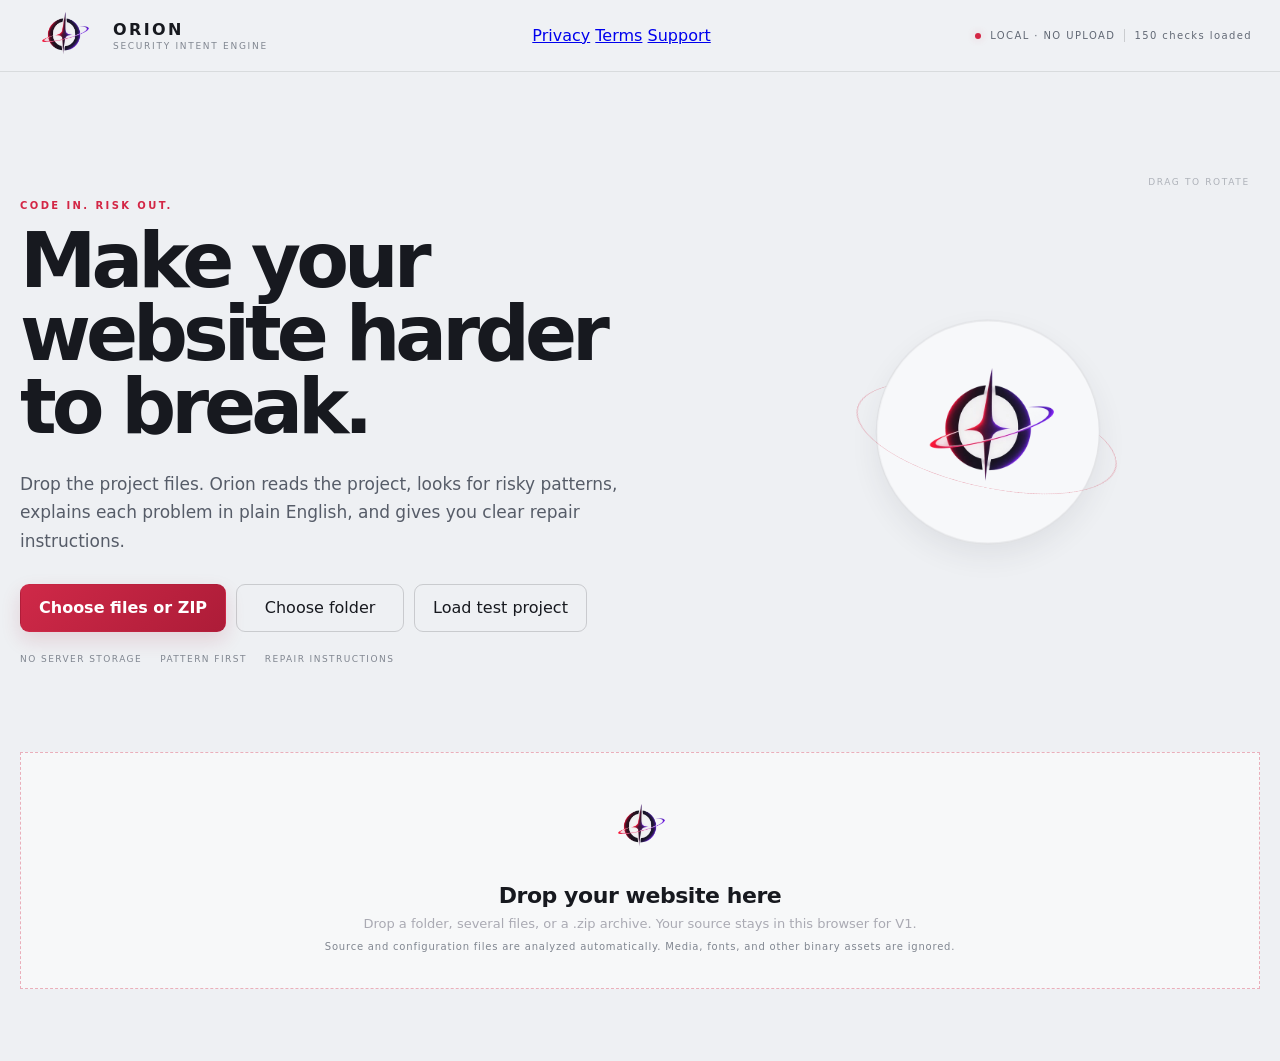
==== commit 7d5f3148: "Add Orion privacy terms and support links to top navigation" ====
--- a/index.html
+++ b/index.html
@@ -24,6 +24,11 @@
         <div class="brand-sub">SECURITY INTENT ENGINE</div>
       </div>
     </div>
+    <nav class="top-nav" aria-label="Primary">
+      <a href="privacy.html">Privacy</a>
+      <a href="terms.html">Terms</a>
+      <a href="mailto:dewifystores@gmail.com">Support</a>
+    </nav>
     <div class="top-status">
       <span class="status-dot"></span>
       <span>LOCAL · NO UPLOAD</span>
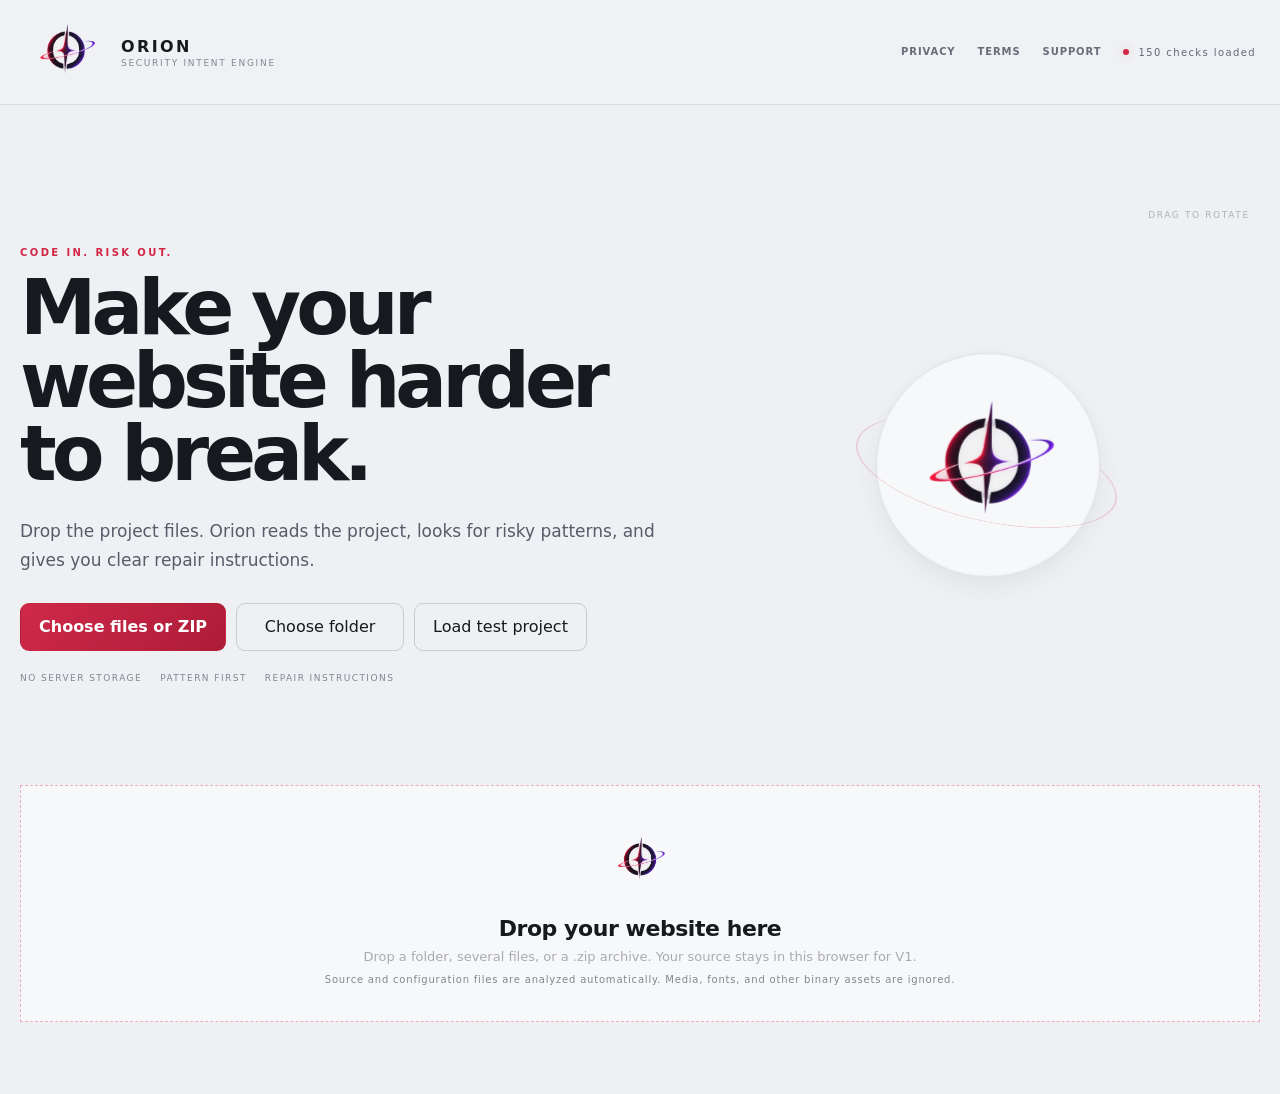
==== commit dea31f19: "Simplify Orion UI copy and remove local-upload messaging" ====
--- a/index.html
+++ b/index.html
@@ -31,8 +31,6 @@
     </nav>
     <div class="top-status">
       <span class="status-dot"></span>
-      <span>LOCAL · NO UPLOAD</span>
-      <span class="status-divider"></span>
       <span id="engineCount">0 rules loaded</span>
     </div>
   </header>
@@ -42,7 +40,7 @@
       <div class="hero-copy">
         <p class="eyebrow">CODE IN. RISK OUT.</p>
         <h1>Make your website harder to break.</h1>
-        <p class="lede">Drop the project files. Orion reads the project, looks for risky patterns, explains each problem in plain English, and gives you clear repair instructions.</p>
+        <p class="lede">Drop the project files. Orion reads the project, looks for risky patterns, and gives you clear repair instructions.</p>
         <div class="hero-actions">
           <button class="btn btn-primary" id="chooseBtn">Choose files or ZIP</button>
           <button class="btn btn-ghost" id="folderBtn">Choose folder</button>
@@ -104,7 +102,7 @@
         <div>
           <div class="plain-summary-kicker">AT A GLANCE</div>
           <div class="plain-summary-title" id="plainSummaryTitle">Orion is ready.</div>
-          <div class="plain-summary-copy" id="plainSummaryCopy">We will explain every problem in normal language and show where it came from.</div>
+          <div class="plain-summary-copy" id="plainSummaryCopy">Here is what needs attention and where it came from.</div>
         </div>
       </section>
 
@@ -117,8 +115,8 @@
         <div class="section-head">
           <div>
             <p class="eyebrow">WHAT ORION FOUND</p>
-            <h3>Problems, explained like a human.</h3>
-            <p>Each item tells you what is wrong, why it matters, and what should change. No security vocabulary required.</p>
+            <h3>What Orion found.</h3>
+            <p>Each item shows what was found, why it matters, and what should change.</p>
           </div>
           <button class="text-btn hidden" id="copySummaryBtn">Copy summary</button>
         </div>
@@ -140,7 +138,7 @@
 
       <section class="prompt-card hidden" id="promptCard">
         <div class="card-head">
-          <div><h3>Repair instructions</h3><p>Optional: Orion can write the exact instructions for Claude, Kimi, or another coding agent. You do not need to understand the security terms first.</p></div>
+          <div><h3>Repair instructions</h3><p>Orion can write focused repair instructions for Claude, Kimi, or another coding agent.</p></div>
           <div class="prompt-actions">
             <button class="text-btn" id="copyPromptBtn" disabled>Copy prompt</button>
             <button class="btn btn-primary btn-small" id="downloadPromptBtn" disabled>Save instructions</button>
--- a/styles.css
+++ b/styles.css
@@ -494,3 +494,89 @@
   .footer-actions-buttons{width:100%;}
   .footer-actions-buttons .btn{flex:1;}
 }
+
+
+/* Orion V1.2 — lightweight interaction + top navigation */
+.topbar{
+  min-height:88px;
+  height:auto;
+  padding:10px 24px;
+  backdrop-filter:none !important;
+  -webkit-backdrop-filter:none !important;
+}
+.brand-mark{
+  width:84px !important;
+  height:84px !important;
+  flex:0 0 84px !important;
+}
+.brand-mark img{
+  width:100% !important;
+  height:100% !important;
+  filter:none !important;
+}
+.top-nav{
+  display:flex;
+  align-items:center;
+  justify-content:center;
+  gap:22px;
+  margin-left:auto;
+  margin-right:22px;
+}
+.top-nav a{
+  color:#666d78;
+  text-decoration:none;
+  font-size:10px;
+  font-weight:750;
+  letter-spacing:.09em;
+  text-transform:uppercase;
+  padding:7px 0;
+  border-bottom:1px solid transparent;
+  transition:color .12s ease,border-color .12s ease;
+}
+.top-nav a:hover{
+  color:#c91f3e;
+  border-bottom-color:rgba(201,31,62,.45);
+}
+.top-status{flex:0 0 auto;}
+.scene-wrap{perspective:900px !important; contain:strict !important;}
+.scene{
+  will-change:auto !important;
+  transition:none !important;
+  contain:strict !important;
+}
+.core-plate{
+  box-shadow:0 10px 24px rgba(50,54,64,.07) !important;
+}
+.core-edge{box-shadow:none !important;}
+.core-emblem{filter:none !important;transition:none !important;}
+.orbit{box-shadow:none !important;transition:none !important;}
+.scene-wrap.is-hovered .orbit-a{box-shadow:none !important;}
+.metric-card{box-shadow:none !important;backdrop-filter:none !important;-webkit-backdrop-filter:none !important;}
+.scan-panel{box-shadow:none !important;backdrop-filter:none !important;-webkit-backdrop-filter:none !important;}
+.plain-summary{box-shadow:none !important;backdrop-filter:none !important;-webkit-backdrop-filter:none !important;}
+.prompt-output{box-shadow:none !important;backdrop-filter:none !important;-webkit-backdrop-filter:none !important;}
+.prompt-card{box-shadow:none !important;backdrop-filter:none !important;-webkit-backdrop-filter:none !important;}
+.btn-primary{box-shadow:none !important;}
+.drop-zone{box-shadow:none !important;backdrop-filter:none !important;-webkit-backdrop-filter:none !important;}
+html,body{overscroll-behavior-x:none;}
+@media(max-width:900px){
+  .brand-mark{width:72px !important;height:72px !important;flex-basis:72px !important;}
+  .topbar{padding:9px 18px;}
+  .top-nav{gap:16px;margin-right:14px;}
+}
+@media(max-width:700px){
+  .topbar{min-height:72px;padding:7px 14px;}
+  .brand-mark{width:58px !important;height:58px !important;flex-basis:58px !important;}
+  .brand-sub{font-size:8px;}
+  .top-nav{gap:12px;margin-right:8px;}
+  .top-nav a{font-size:8px;letter-spacing:.07em;}
+  .top-status{display:none;}
+}
+@media(max-width:460px){
+  .top-nav{gap:10px;}
+  .top-nav a{font-size:7.5px;}
+}
+@media(prefers-reduced-motion:reduce){
+  .top-nav a{transition:none !important;}
+  .scene{transform:none !important;}
+}
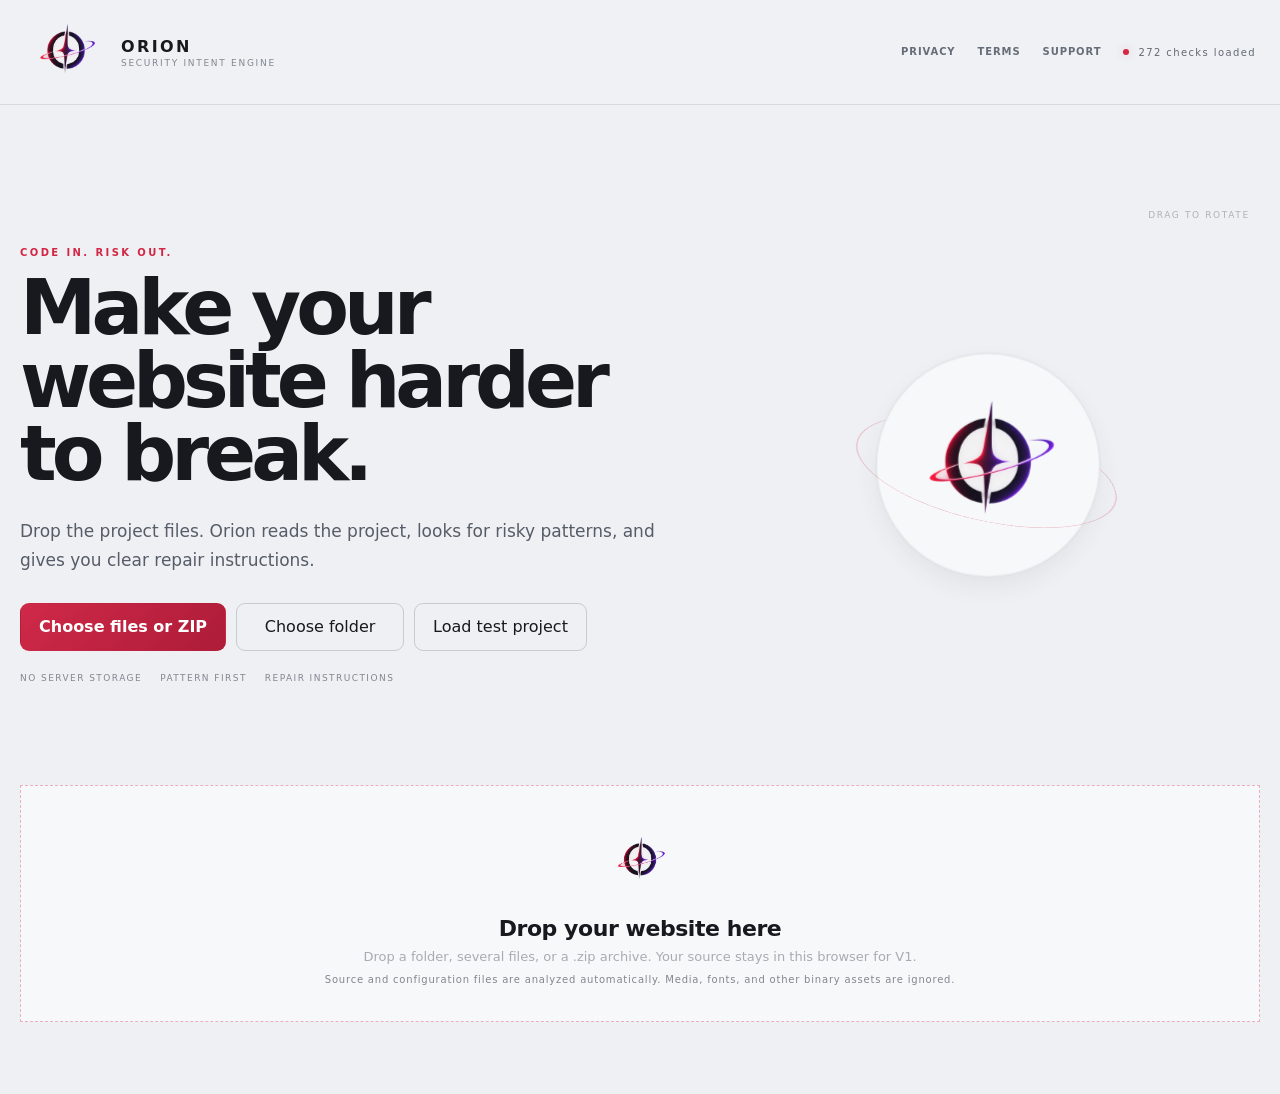
==== commit fa8612a6: "Add folder picker menu, incremental import controls, search, and SARIF action" ====
--- a/index.html
+++ b/index.html
@@ -42,11 +42,17 @@
         <h1>Make your website harder to break.</h1>
         <p class="lede">Drop the project files. Orion reads the project, looks for risky patterns, and gives you clear repair instructions.</p>
         <div class="hero-actions">
-          <button class="btn btn-primary" id="chooseBtn">Choose files or ZIP</button>
+          <button class="btn btn-primary" id="chooseBtn" aria-haspopup="menu" aria-expanded="false">Choose files or ZIP</button>
           <button class="btn btn-ghost" id="folderBtn">Choose folder</button>
+          <div class="picker-menu hidden" id="pickerMenu" role="menu" aria-label="Choose project source">
+            <button type="button" role="menuitem" id="pickFilesBtn">Files or ZIP</button>
+            <button type="button" role="menuitem" id="pickFolderBtn">Folder</button>
+          </div>
           <button class="btn btn-ghost" id="demoBtn">Load test project</button>
           <input id="fileInput" type="file" hidden multiple />
           <input id="folderInput" type="file" hidden multiple webkitdirectory directory />
+          <input id="addFilesInput" type="file" hidden multiple />
+          <input id="addFolderInput" type="file" hidden multiple webkitdirectory directory />
         </div>
         <div class="trust-row">
           <span>NO SERVER STORAGE</span>
@@ -87,7 +93,7 @@
           <p class="eyebrow">SECURITY CHECK</p>
           <h2 id="projectName">Untitled project</h2>
         </div>
-        <div class="scan-state" id="scanState">READY</div>
+        <div class="panel-head-actions"><button class="text-btn" id="addMoreBtn">Add more</button><button class="text-btn" id="rescanBtn">Rescan</button><div class="scan-state" id="scanState">READY</div></div>
       </div>
 
       <div class="telemetry-grid">
@@ -120,6 +126,7 @@
           </div>
           <button class="text-btn hidden" id="copySummaryBtn">Copy summary</button>
         </div>
+        <div class="finding-tools"><label class="finding-search"><span class="sr-only">Search findings</span><input id="findingSearch" type="search" placeholder="Search findings, files, rules…" autocomplete="off" /></label><button class="text-btn hidden" id="clearFindingSearch">Clear</button></div>
         <div class="filters" id="filters">
           <button class="filter active" data-filter="all">All</button>
           <button class="filter" data-filter="critical">Urgent</button>
@@ -154,7 +161,7 @@
           <a href="mailto:dewifystores@gmail.com">Support</a>
         </div>
         <div class="footer-actions-buttons">
-          <button class="btn btn-ghost" id="downloadReportBtn" disabled>Save security report</button>
+          <button class="btn btn-ghost" id="downloadReportBtn" disabled>Save security report</button><button class="btn btn-ghost" id="downloadSarifBtn" disabled>Save SARIF</button>
           <button class="btn btn-ghost" id="resetBtn">Start another scan</button>
         </div>
       </div>
@@ -163,6 +170,7 @@
 
   <div class="toast" id="toast" role="status" aria-live="polite"></div>
   <script src="knowledge.js"></script>
+  <script src="pattern-pack.js"></script>
   <script src="engine.js"></script>
   <script src="app.js"></script>
 </body>
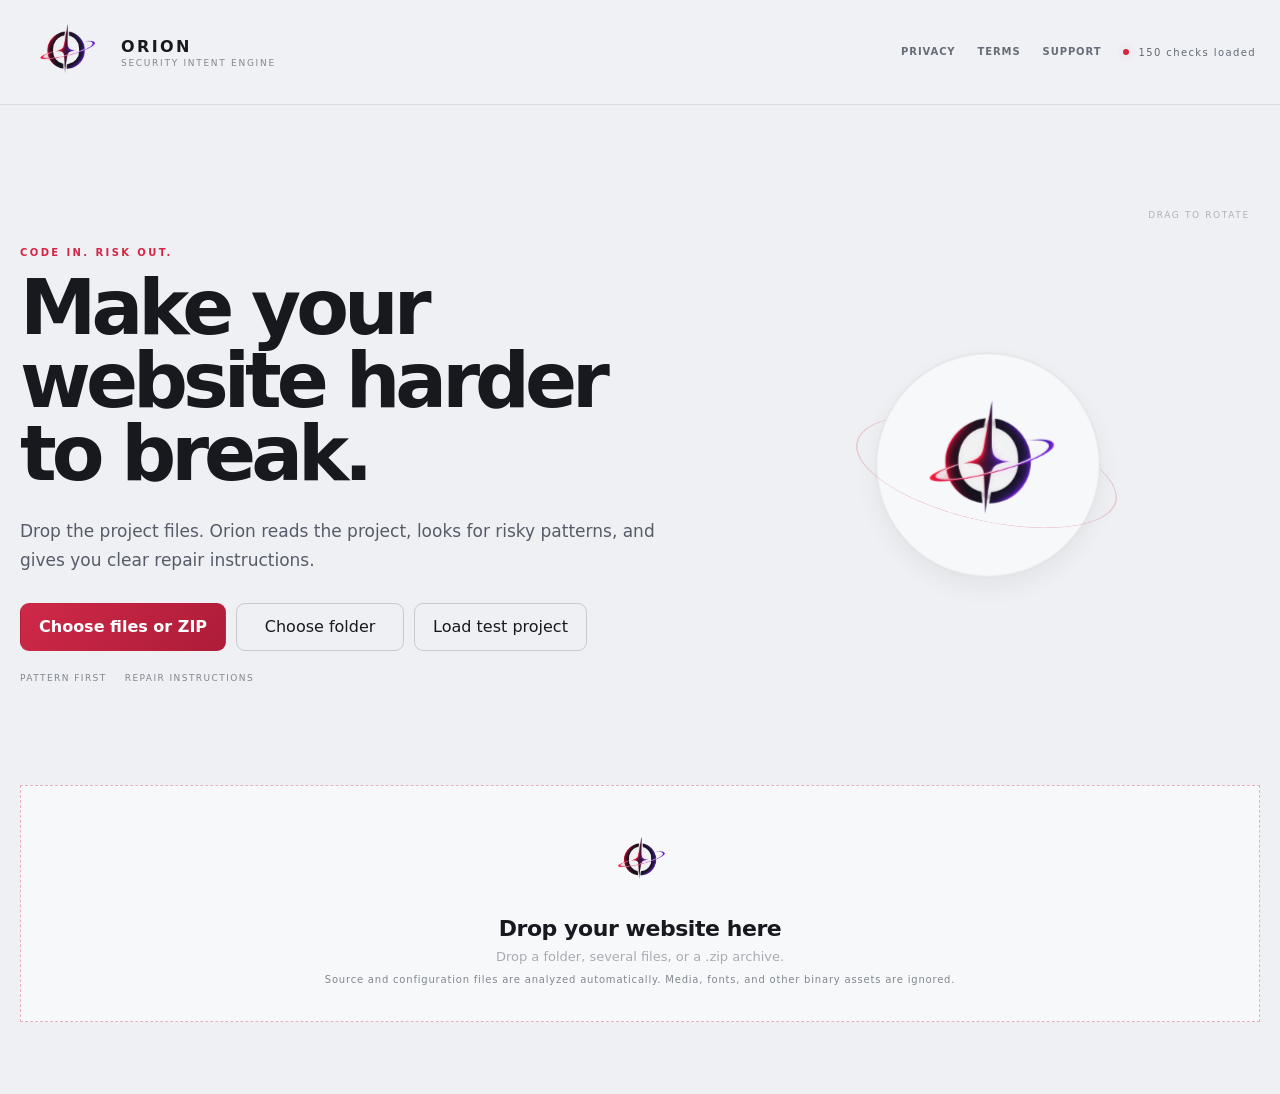
==== commit 2ab08f44: "Remove legacy local-storage and human-language UI messaging" ====
--- a/index.html
+++ b/index.html
@@ -3,7 +3,7 @@
 <head>
   <meta charset="utf-8" />
   <meta name="viewport" content="width=device-width, initial-scale=1" />
-  <meta name="description" content="A local-first website security intent engine that finds risky code and compiles repair instructions." />
+  <meta name="description" content="A deterministic website security intent engine that finds risky code and compiles repair instructions." />
   <title>ORION — Security Intent Engine</title>
   <link rel="icon" href="orion-favicon-64.png?v=3" type="image/png" sizes="64x64" />
   <link rel="icon" href="orion-favicon-256.png?v=3" type="image/png" sizes="256x256" />
@@ -55,7 +55,6 @@
           <input id="addFolderInput" type="file" hidden multiple webkitdirectory directory />
         </div>
         <div class="trust-row">
-          <span>NO SERVER STORAGE</span>
           <span>PATTERN FIRST</span>
           <span>REPAIR INSTRUCTIONS</span>
         </div>
@@ -83,7 +82,7 @@
     <section class="drop-zone" id="dropZone" tabindex="0" aria-label="Drop website files here">
       <div class="drop-icon" aria-hidden="true"><img src="orion-icon.webp" alt="" /></div>
       <div class="drop-title">Drop your website here</div>
-      <div class="drop-meta">Drop a folder, several files, or a .zip archive. Your source stays in this browser for V1.</div>
+      <div class="drop-meta">Drop a folder, several files, or a .zip archive.</div>
       <div class="drop-sub">Source and configuration files are analyzed automatically. Media, fonts, and other binary assets are ignored.</div>
     </section>
 
--- a/styles.css
+++ b/styles.css
@@ -580,3 +580,20 @@
   .top-nav a{transition:none !important;}
   .scene{transform:none !important;}
 }
+
+
+/* Orion convenience controls — lightweight, no blur/backdrop/large animation surfaces. */
+.panel-head-actions{display:flex;align-items:center;gap:10px}
+.picker-menu{position:fixed;z-index:120;min-width:170px;background:#f7f8fa;border:1px solid rgba(18,20,26,.16);padding:5px;box-shadow:0 12px 28px rgba(0,0,0,.14)}
+.picker-menu button{display:block;width:100%;border:0;background:transparent;color:#1b1e27;text-align:left;padding:10px 11px;font-size:11px}
+.picker-menu button:hover,.picker-menu button:focus-visible{background:#e9eaf0;outline:none}
+.finding-tools{display:flex;align-items:center;gap:8px;padding:10px 0 12px;border-bottom:1px solid var(--line)}
+.finding-search{display:block;flex:1;min-width:0}
+.finding-search input{width:100%;height:36px;border:1px solid var(--line-strong);background:#f8f9fb;color:#20232b;padding:0 11px;font-size:11px;outline:none}
+.finding-search input:focus{border-color:rgba(113,83,214,.55)}
+.finding-search input::placeholder{color:#8a8f99}
+.sr-only{position:absolute;width:1px;height:1px;padding:0;margin:-1px;overflow:hidden;clip:rect(0,0,0,0);white-space:nowrap;border:0}
+.finding-overflow{display:flex;justify-content:center;padding-top:14px}
+.see-all-btn{border:1px solid var(--line-strong);background:transparent;color:var(--muted);padding:9px 13px;font-size:10px;letter-spacing:.08em}
+.see-all-btn:hover{color:var(--text);border-color:rgba(113,83,214,.45)}
+@media (max-width:620px){.panel-head-actions{gap:7px}.panel-head-actions .text-btn{font-size:10px}.finding-tools{padding-top:8px}.footer-actions{flex-wrap:wrap;justify-content:stretch}.footer-actions-buttons{width:100%;display:flex;flex-wrap:wrap;gap:8px}.footer-actions-buttons .btn{flex:1}}
